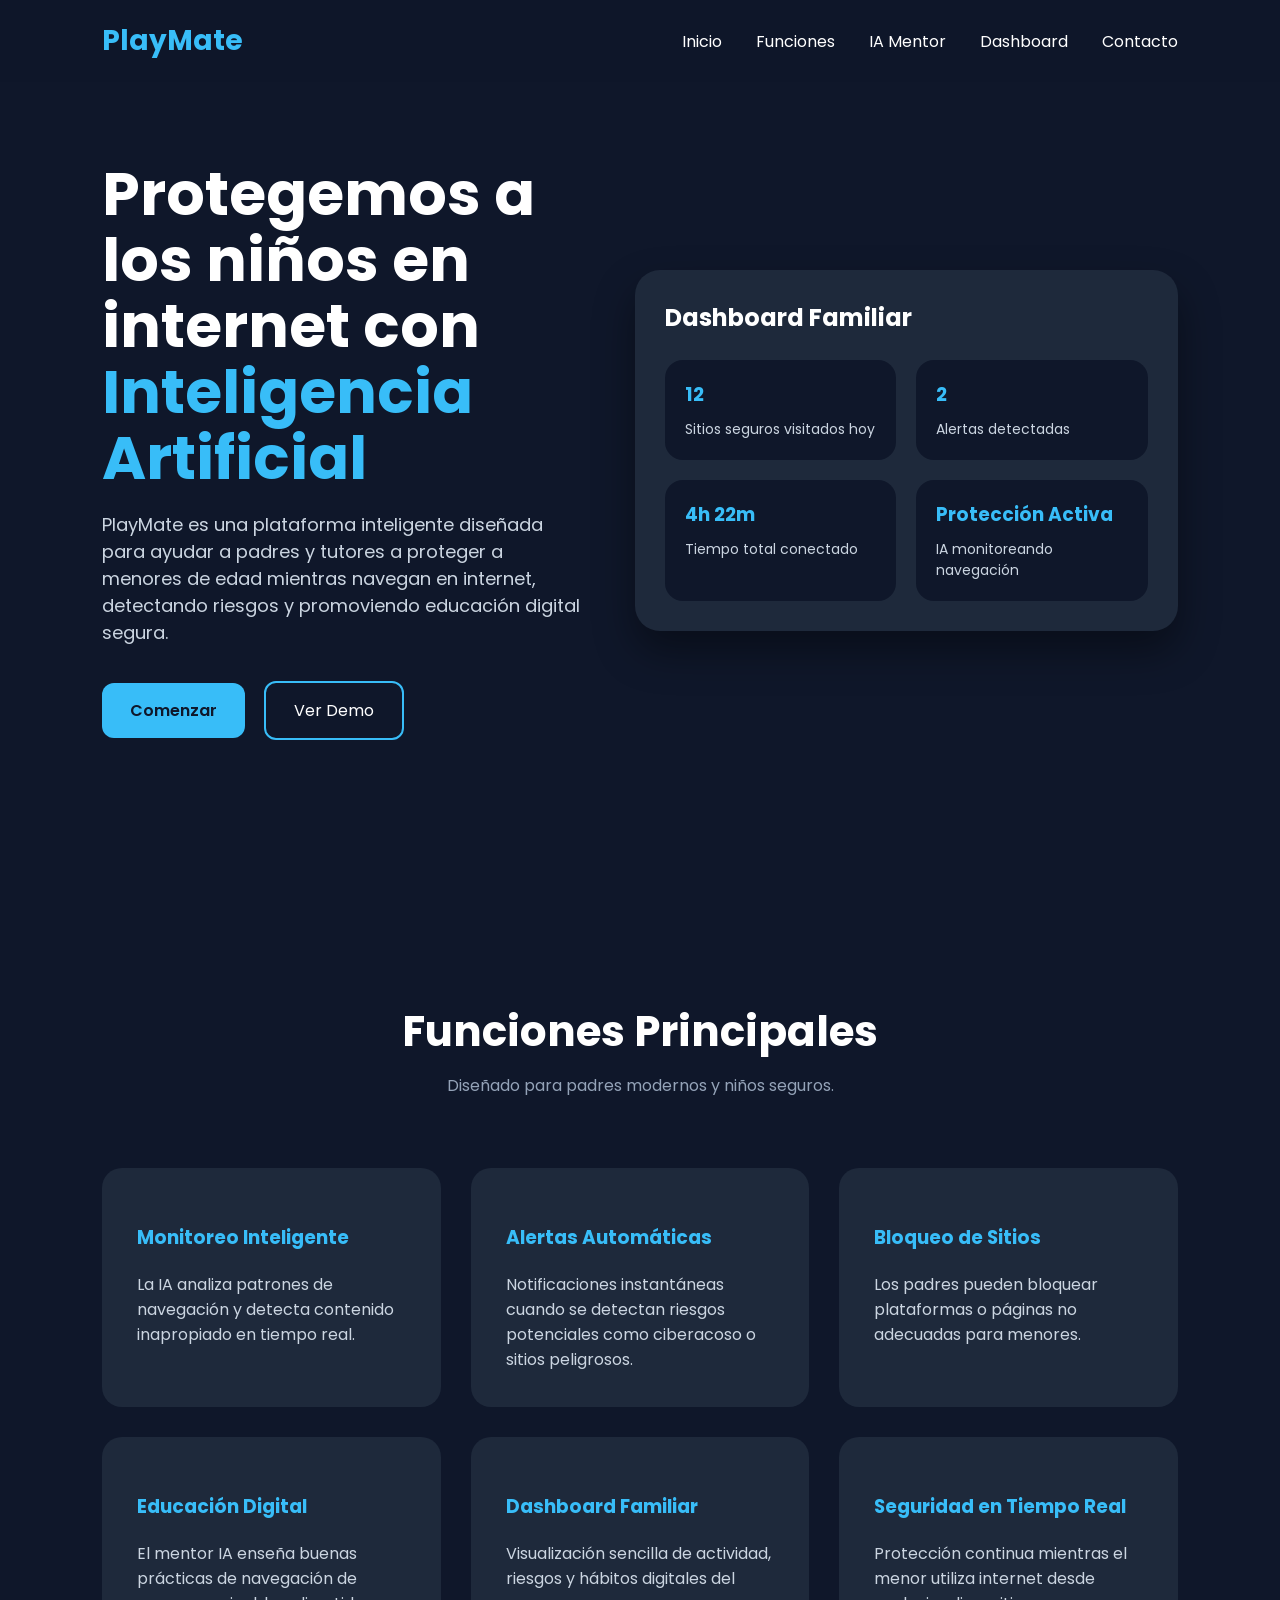
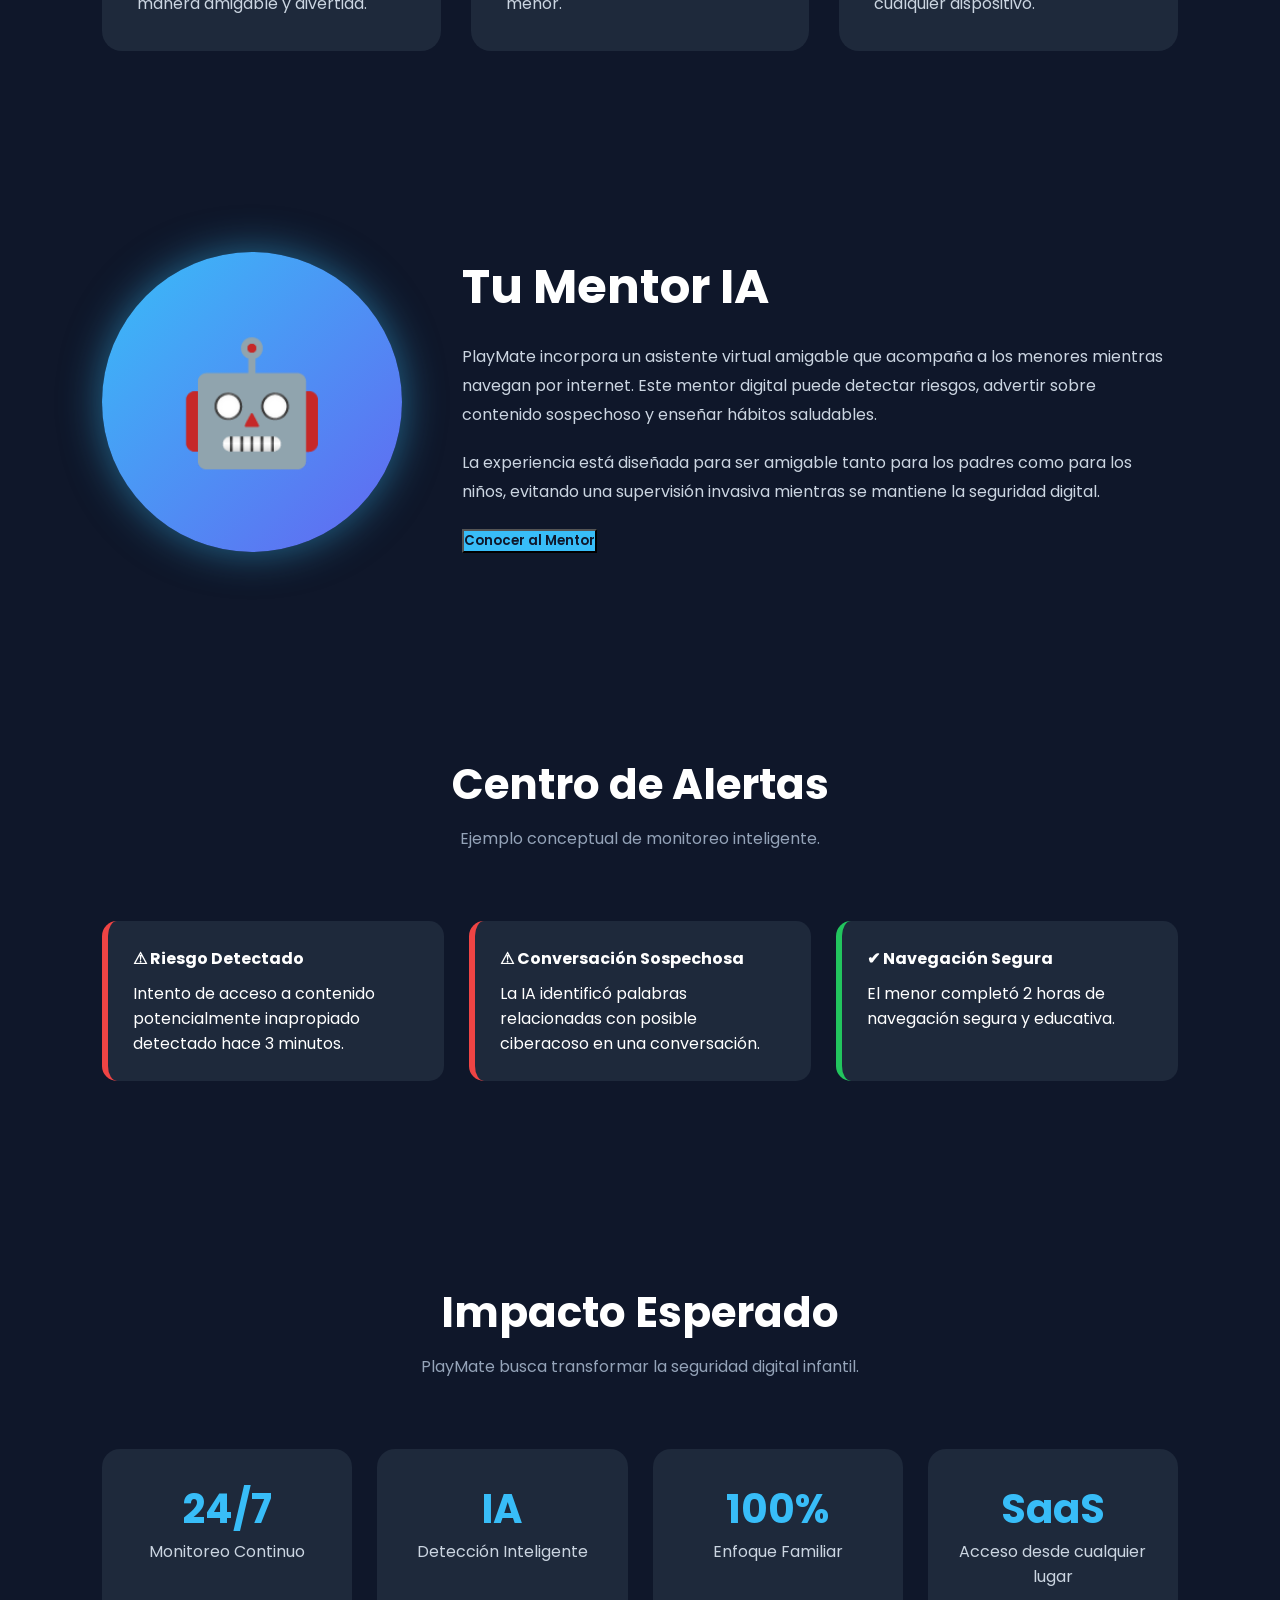
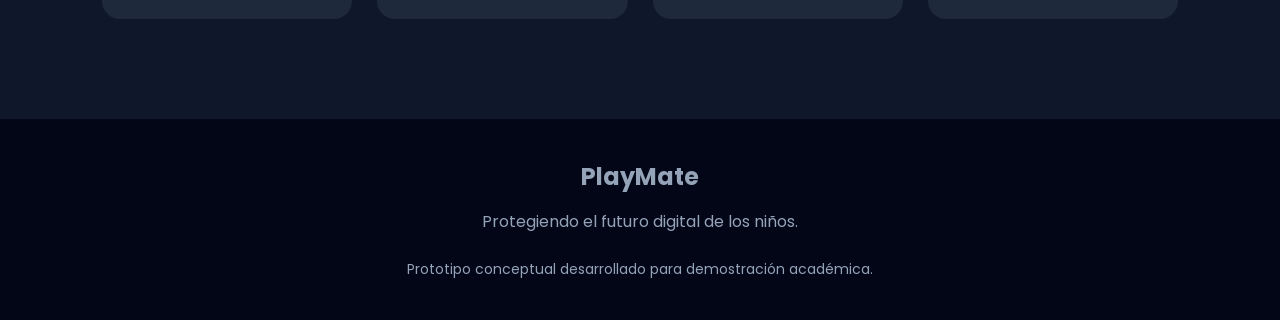
==== index.html @ b22f415f "Add files via upload" ====
<!DOCTYPE html>
<html lang="es">
<head>
<meta charset="UTF-8">
<meta name="viewport" content="width=device-width, initial-scale=1.0">
<title>PlayMate - Seguridad Inteligente para Niños</title>

<link href="https://fonts.googleapis.com/css2?family=Poppins:wght@300;400;500;600;700&display=swap" rel="stylesheet">

<style>

*{
    margin:0;
    padding:0;
    box-sizing:border-box;
    font-family:'Poppins',sans-serif;
}

body{
    background:#0f172a;
    color:white;
    overflow-x:hidden;
}

header{
    padding:20px 8%;
    display:flex;
    justify-content:space-between;
    align-items:center;
    position:fixed;
    width:100%;
    top:0;
    z-index:1000;
    background:rgba(15,23,42,0.9);
    backdrop-filter:blur(10px);
}

.logo{
    font-size:28px;
    font-weight:700;
    color:#38bdf8;
}

nav a{
    margin-left:30px;
    text-decoration:none;
    color:white;
    transition:0.3s;
}

nav a:hover{
    color:#38bdf8;
}

.hero{
    min-height:100vh;
    display:flex;
    align-items:center;
    justify-content:space-between;
    padding:120px 8%;
    gap:50px;
}

.hero-text{
    flex:1;
}

.hero-text h1{
    font-size:60px;
    line-height:1.1;
    margin-bottom:20px;
}

.hero-text h1 span{
    color:#38bdf8;
}

.hero-text p{
    font-size:18px;
    color:#cbd5e1;
    margin-bottom:35px;
    max-width:600px;
}

.hero-buttons button{
    padding:15px 28px;
    border:none;
    border-radius:12px;
    font-size:16px;
    cursor:pointer;
    margin-right:15px;
    transition:0.3s;
}

.btn-primary{
    background:#38bdf8;
    color:#0f172a;
    font-weight:600;
}

.btn-primary:hover{
    transform:translateY(-3px);
}

.btn-secondary{
    background:transparent;
    border:2px solid #38bdf8 !important;
    color:white;
}

.hero-card{
    flex:1;
    background:#1e293b;
    border-radius:25px;
    padding:30px;
    box-shadow:0 20px 40px rgba(0,0,0,0.4);
}

.dashboard{
    display:grid;
    grid-template-columns:repeat(auto-fit,minmax(220px,1fr));
    gap:20px;
}

.card{
    background:#0f172a;
    padding:20px;
    border-radius:18px;
}

.card h3{
    color:#38bdf8;
    margin-bottom:10px;
}

.card p{
    color:#cbd5e1;
    font-size:14px;
}

.section{
    padding:100px 8%;
}

.section-title{
    text-align:center;
    margin-bottom:70px;
}

.section-title h2{
    font-size:42px;
    margin-bottom:10px;
}

.section-title p{
    color:#94a3b8;
}

.features{
    display:grid;
    grid-template-columns:repeat(auto-fit,minmax(280px,1fr));
    gap:30px;
}

.feature-box{
    background:#1e293b;
    padding:35px;
    border-radius:20px;
    transition:0.3s;
}

.feature-box:hover{
    transform:translateY(-10px);
}

.feature-box h3{
    margin:20px 0;
    color:#38bdf8;
}

.feature-box p{
    color:#cbd5e1;
}

.ai-section{
    display:flex;
    align-items:center;
    justify-content:space-between;
    gap:60px;
    flex-wrap:wrap;
}

.ai-character{
    width:300px;
    height:300px;
    border-radius:50%;
    background:linear-gradient(135deg,#38bdf8,#6366f1);
    display:flex;
    align-items:center;
    justify-content:center;
    font-size:120px;
    box-shadow:0 0 40px rgba(56,189,248,0.5);
}

.ai-info{
    flex:1;
}

.ai-info h2{
    font-size:48px;
    margin-bottom:20px;
}

.ai-info p{
    color:#cbd5e1;
    margin-bottom:20px;
    line-height:1.8;
}

.alerts{
    display:grid;
    grid-template-columns:repeat(auto-fit,minmax(300px,1fr));
    gap:25px;
}

.alert{
    background:#1e293b;
    border-left:6px solid #ef4444;
    padding:25px;
    border-radius:15px;
}

.alert.safe{
    border-left:6px solid #22c55e;
}

.alert h4{
    margin-bottom:10px;
}

footer{
    padding:40px 8%;
    text-align:center;
    background:#020617;
    color:#94a3b8;
}

.stats{
    display:grid;
    grid-template-columns:repeat(auto-fit,minmax(180px,1fr));
    gap:25px;
    margin-top:50px;
}

.stat-box{
    background:#1e293b;
    padding:30px;
    border-radius:18px;
    text-align:center;
}

.stat-box h2{
    color:#38bdf8;
    font-size:40px;
}

.stat-box p{
    color:#cbd5e1;
}

@media(max-width:900px){

.hero{
    flex-direction:column;
    text-align:center;
}

.hero-text h1{
    font-size:42px;
}

.ai-section{
    flex-direction:column;
    text-align:center;
}

}

</style>
</head>
<body>

<header>

<div class="logo">PlayMate</div>

<nav>
<a href="#">Inicio</a>
<a href="#">Funciones</a>
<a href="#">IA Mentor</a>
<a href="#">Dashboard</a>
<a href="#">Contacto</a>
</nav>

</header>

<section class="hero">

<div class="hero-text">

<h1>
Protegemos a los niños en internet con
<span>Inteligencia Artificial</span>
</h1>

<p>
PlayMate es una plataforma inteligente diseñada para ayudar a padres y tutores a proteger a menores de edad mientras navegan en internet, detectando riesgos y promoviendo educación digital segura.
</p>

<div class="hero-buttons">
<button class="btn-primary">Comenzar</button>
<button class="btn-secondary">Ver Demo</button>
</div>

</div>

<div class="hero-card">

<h2 style="margin-bottom:25px;">Dashboard Familiar</h2>

<div class="dashboard">

<div class="card">
<h3>12</h3>
<p>Sitios seguros visitados hoy</p>
</div>

<div class="card">
<h3>2</h3>
<p>Alertas detectadas</p>
</div>

<div class="card">
<h3>4h 22m</h3>
<p>Tiempo total conectado</p>
</div>

<div class="card">
<h3>Protección Activa</h3>
<p>IA monitoreando navegación</p>
</div>

</div>

</div>

</section>

<section class="section">

<div class="section-title">
<h2>Funciones Principales</h2>
<p>Diseñado para padres modernos y niños seguros.</p>
</div>

<div class="features">

<div class="feature-box">
<h3>Monitoreo Inteligente</h3>
<p>
La IA analiza patrones de navegación y detecta contenido inapropiado en tiempo real.
</p>
</div>

<div class="feature-box">
<h3>Alertas Automáticas</h3>
<p>
Notificaciones instantáneas cuando se detectan riesgos potenciales como ciberacoso o sitios peligrosos.
</p>
</div>

<div class="feature-box">
<h3>Bloqueo de Sitios</h3>
<p>
Los padres pueden bloquear plataformas o páginas no adecuadas para menores.
</p>
</div>

<div class="feature-box">
<h3>Educación Digital</h3>
<p>
El mentor IA enseña buenas prácticas de navegación de manera amigable y divertida.
</p>
</div>

<div class="feature-box">
<h3>Dashboard Familiar</h3>
<p>
Visualización sencilla de actividad, riesgos y hábitos digitales del menor.
</p>
</div>

<div class="feature-box">
<h3>Seguridad en Tiempo Real</h3>
<p>
Protección continua mientras el menor utiliza internet desde cualquier dispositivo.
</p>
</div>

</div>

</section>

<section class="section">

<div class="ai-section">

<div class="ai-character">
🤖
</div>

<div class="ai-info">

<h2>Tu Mentor IA</h2>

<p>
PlayMate incorpora un asistente virtual amigable que acompaña a los menores mientras navegan por internet. Este mentor digital puede detectar riesgos, advertir sobre contenido sospechoso y enseñar hábitos saludables.
</p>

<p>
La experiencia está diseñada para ser amigable tanto para los padres como para los niños, evitando una supervisión invasiva mientras se mantiene la seguridad digital.
</p>

<button class="btn-primary">
Conocer al Mentor
</button>

</div>

</div>

</section>

<section class="section">

<div class="section-title">
<h2>Centro de Alertas</h2>
<p>Ejemplo conceptual de monitoreo inteligente.</p>
</div>

<div class="alerts">

<div class="alert">
<h4>⚠ Riesgo Detectado</h4>
<p>
Intento de acceso a contenido potencialmente inapropiado detectado hace 3 minutos.
</p>
</div>

<div class="alert">
<h4>⚠ Conversación Sospechosa</h4>
<p>
La IA identificó palabras relacionadas con posible ciberacoso en una conversación.
</p>
</div>

<div class="alert safe">
<h4>✔ Navegación Segura</h4>
<p>
El menor completó 2 horas de navegación segura y educativa.
</p>
</div>

</div>

</section>

<section class="section">

<div class="section-title">
<h2>Impacto Esperado</h2>
<p>PlayMate busca transformar la seguridad digital infantil.</p>
</div>

<div class="stats">

<div class="stat-box">
<h2>24/7</h2>
<p>Monitoreo Continuo</p>
</div>

<div class="stat-box">
<h2>IA</h2>
<p>Detección Inteligente</p>
</div>

<div class="stat-box">
<h2>100%</h2>
<p>Enfoque Familiar</p>
</div>

<div class="stat-box">
<h2>SaaS</h2>
<p>Acceso desde cualquier lugar</p>
</div>

</div>

</section>

<footer>

<h2 style="margin-bottom:15px;">PlayMate</h2>

<p>
Protegiendo el futuro digital de los niños.
</p>

<br>

<p style="font-size:14px;">
Prototipo conceptual desarrollado para demostración académica.
</p>

</footer>

</body>
</html>
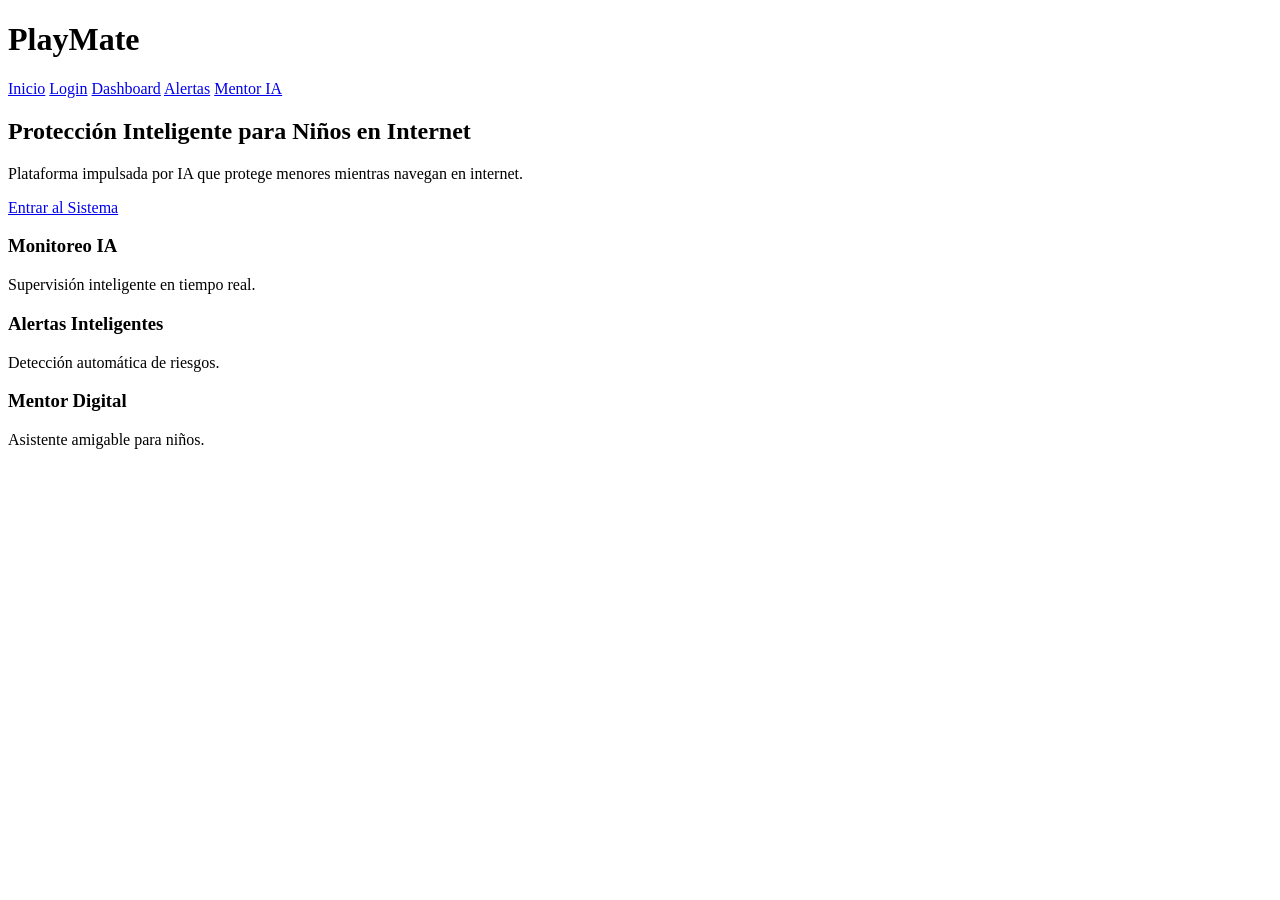
==== commit b54d09dd: "Add files via upload" ====
--- a/index.html
+++ b/index.html
@@ -3,526 +3,59 @@
 <head>
 <meta charset="UTF-8">
 <meta name="viewport" content="width=device-width, initial-scale=1.0">
-<title>PlayMate - Seguridad Inteligente para Niños</title>
+<title>PlayMate</title>
+<link rel="stylesheet" href="css/style.css">
+</head>
 
-<link href="https://fonts.googleapis.com/css2?family=Poppins:wght@300;400;500;600;700&display=swap" rel="stylesheet">
-
-<style>
-
-*{
-    margin:0;
-    padding:0;
-    box-sizing:border-box;
-    font-family:'Poppins',sans-serif;
-}
-
-body{
-    background:#0f172a;
-    color:white;
-    overflow-x:hidden;
-}
-
-header{
-    padding:20px 8%;
-    display:flex;
-    justify-content:space-between;
-    align-items:center;
-    position:fixed;
-    width:100%;
-    top:0;
-    z-index:1000;
-    background:rgba(15,23,42,0.9);
-    backdrop-filter:blur(10px);
-}
-
-.logo{
-    font-size:28px;
-    font-weight:700;
-    color:#38bdf8;
-}
-
-nav a{
-    margin-left:30px;
-    text-decoration:none;
-    color:white;
-    transition:0.3s;
-}
-
-nav a:hover{
-    color:#38bdf8;
-}
-
-.hero{
-    min-height:100vh;
-    display:flex;
-    align-items:center;
-    justify-content:space-between;
-    padding:120px 8%;
-    gap:50px;
-}
-
-.hero-text{
-    flex:1;
-}
-
-.hero-text h1{
-    font-size:60px;
-    line-height:1.1;
-    margin-bottom:20px;
-}
-
-.hero-text h1 span{
-    color:#38bdf8;
-}
-
-.hero-text p{
-    font-size:18px;
-    color:#cbd5e1;
-    margin-bottom:35px;
-    max-width:600px;
-}
-
-.hero-buttons button{
-    padding:15px 28px;
-    border:none;
-    border-radius:12px;
-    font-size:16px;
-    cursor:pointer;
-    margin-right:15px;
-    transition:0.3s;
-}
-
-.btn-primary{
-    background:#38bdf8;
-    color:#0f172a;
-    font-weight:600;
-}
-
-.btn-primary:hover{
-    transform:translateY(-3px);
-}
-
-.btn-secondary{
-    background:transparent;
-    border:2px solid #38bdf8 !important;
-    color:white;
-}
-
-.hero-card{
-    flex:1;
-    background:#1e293b;
-    border-radius:25px;
-    padding:30px;
-    box-shadow:0 20px 40px rgba(0,0,0,0.4);
-}
-
-.dashboard{
-    display:grid;
-    grid-template-columns:repeat(auto-fit,minmax(220px,1fr));
-    gap:20px;
-}
-
-.card{
-    background:#0f172a;
-    padding:20px;
-    border-radius:18px;
-}
-
-.card h3{
-    color:#38bdf8;
-    margin-bottom:10px;
-}
-
-.card p{
-    color:#cbd5e1;
-    font-size:14px;
-}
-
-.section{
-    padding:100px 8%;
-}
-
-.section-title{
-    text-align:center;
-    margin-bottom:70px;
-}
-
-.section-title h2{
-    font-size:42px;
-    margin-bottom:10px;
-}
-
-.section-title p{
-    color:#94a3b8;
-}
-
-.features{
-    display:grid;
-    grid-template-columns:repeat(auto-fit,minmax(280px,1fr));
-    gap:30px;
-}
-
-.feature-box{
-    background:#1e293b;
-    padding:35px;
-    border-radius:20px;
-    transition:0.3s;
-}
-
-.feature-box:hover{
-    transform:translateY(-10px);
-}
-
-.feature-box h3{
-    margin:20px 0;
-    color:#38bdf8;
-}
-
-.feature-box p{
-    color:#cbd5e1;
-}
-
-.ai-section{
-    display:flex;
-    align-items:center;
-    justify-content:space-between;
-    gap:60px;
-    flex-wrap:wrap;
-}
-
-.ai-character{
-    width:300px;
-    height:300px;
-    border-radius:50%;
-    background:linear-gradient(135deg,#38bdf8,#6366f1);
-    display:flex;
-    align-items:center;
-    justify-content:center;
-    font-size:120px;
-    box-shadow:0 0 40px rgba(56,189,248,0.5);
-}
-
-.ai-info{
-    flex:1;
-}
-
-.ai-info h2{
-    font-size:48px;
-    margin-bottom:20px;
-}
-
-.ai-info p{
-    color:#cbd5e1;
-    margin-bottom:20px;
-    line-height:1.8;
-}
-
-.alerts{
-    display:grid;
-    grid-template-columns:repeat(auto-fit,minmax(300px,1fr));
-    gap:25px;
-}
-
-.alert{
-    background:#1e293b;
-    border-left:6px solid #ef4444;
-    padding:25px;
-    border-radius:15px;
-}
-
-.alert.safe{
-    border-left:6px solid #22c55e;
-}
-
-.alert h4{
-    margin-bottom:10px;
-}
-
-footer{
-    padding:40px 8%;
-    text-align:center;
-    background:#020617;
-    color:#94a3b8;
-}
-
-.stats{
-    display:grid;
-    grid-template-columns:repeat(auto-fit,minmax(180px,1fr));
-    gap:25px;
-    margin-top:50px;
-}
-
-.stat-box{
-    background:#1e293b;
-    padding:30px;
-    border-radius:18px;
-    text-align:center;
-}
-
-.stat-box h2{
-    color:#38bdf8;
-    font-size:40px;
-}
-
-.stat-box p{
-    color:#cbd5e1;
-}
-
-@media(max-width:900px){
-
-.hero{
-    flex-direction:column;
-    text-align:center;
-}
-
-.hero-text h1{
-    font-size:42px;
-}
-
-.ai-section{
-    flex-direction:column;
-    text-align:center;
-}
-
-}
-
-</style>
-</head>
 <body>
 
 <header>
+    <h1>PlayMate</h1>
 
-<div class="logo">PlayMate</div>
-
-<nav>
-<a href="#">Inicio</a>
-<a href="#">Funciones</a>
-<a href="#">IA Mentor</a>
-<a href="#">Dashboard</a>
-<a href="#">Contacto</a>
-</nav>
-
+    <nav>
+        <a href="index.html">Inicio</a>
+        <a href="login.html">Login</a>
+        <a href="dashboard.html">Dashboard</a>
+        <a href="alerts.html">Alertas</a>
+        <a href="chatbot.html">Mentor IA</a>
+    </nav>
 </header>
 
 <section class="hero">
 
-<div class="hero-text">
+    <div class="hero-text">
+        <h2>Protección Inteligente para Niños en Internet</h2>
 
-<h1>
-Protegemos a los niños en internet con
-<span>Inteligencia Artificial</span>
-</h1>
+        <p>
+            Plataforma impulsada por IA que protege menores
+            mientras navegan en internet.
+        </p>
 
-<p>
-PlayMate es una plataforma inteligente diseñada para ayudar a padres y tutores a proteger a menores de edad mientras navegan en internet, detectando riesgos y promoviendo educación digital segura.
-</p>
-
-<div class="hero-buttons">
-<button class="btn-primary">Comenzar</button>
-<button class="btn-secondary">Ver Demo</button>
-</div>
-
-</div>
-
-<div class="hero-card">
-
-<h2 style="margin-bottom:25px;">Dashboard Familiar</h2>
-
-<div class="dashboard">
-
-<div class="card">
-<h3>12</h3>
-<p>Sitios seguros visitados hoy</p>
-</div>
-
-<div class="card">
-<h3>2</h3>
-<p>Alertas detectadas</p>
-</div>
-
-<div class="card">
-<h3>4h 22m</h3>
-<p>Tiempo total conectado</p>
-</div>
-
-<div class="card">
-<h3>Protección Activa</h3>
-<p>IA monitoreando navegación</p>
-</div>
-
-</div>
-
-</div>
+        <a href="login.html" class="btn">
+            Entrar al Sistema
+        </a>
+    </div>
 
 </section>
 
-<section class="section">
+<section class="cards">
 
-<div class="section-title">
-<h2>Funciones Principales</h2>
-<p>Diseñado para padres modernos y niños seguros.</p>
-</div>
+    <div class="card">
+        <h3>Monitoreo IA</h3>
+        <p>Supervisión inteligente en tiempo real.</p>
+    </div>
 
-<div class="features">
+    <div class="card">
+        <h3>Alertas Inteligentes</h3>
+        <p>Detección automática de riesgos.</p>
+    </div>
 
-<div class="feature-box">
-<h3>Monitoreo Inteligente</h3>
-<p>
-La IA analiza patrones de navegación y detecta contenido inapropiado en tiempo real.
-</p>
-</div>
-
-<div class="feature-box">
-<h3>Alertas Automáticas</h3>
-<p>
-Notificaciones instantáneas cuando se detectan riesgos potenciales como ciberacoso o sitios peligrosos.
-</p>
-</div>
-
-<div class="feature-box">
-<h3>Bloqueo de Sitios</h3>
-<p>
-Los padres pueden bloquear plataformas o páginas no adecuadas para menores.
-</p>
-</div>
-
-<div class="feature-box">
-<h3>Educación Digital</h3>
-<p>
-El mentor IA enseña buenas prácticas de navegación de manera amigable y divertida.
-</p>
-</div>
-
-<div class="feature-box">
-<h3>Dashboard Familiar</h3>
-<p>
-Visualización sencilla de actividad, riesgos y hábitos digitales del menor.
-</p>
-</div>
-
-<div class="feature-box">
-<h3>Seguridad en Tiempo Real</h3>
-<p>
-Protección continua mientras el menor utiliza internet desde cualquier dispositivo.
-</p>
-</div>
-
-</div>
+    <div class="card">
+        <h3>Mentor Digital</h3>
+        <p>Asistente amigable para niños.</p>
+    </div>
 
 </section>
 
-<section class="section">
-
-<div class="ai-section">
-
-<div class="ai-character">
-🤖
-</div>
-
-<div class="ai-info">
-
-<h2>Tu Mentor IA</h2>
-
-<p>
-PlayMate incorpora un asistente virtual amigable que acompaña a los menores mientras navegan por internet. Este mentor digital puede detectar riesgos, advertir sobre contenido sospechoso y enseñar hábitos saludables.
-</p>
-
-<p>
-La experiencia está diseñada para ser amigable tanto para los padres como para los niños, evitando una supervisión invasiva mientras se mantiene la seguridad digital.
-</p>
-
-<button class="btn-primary">
-Conocer al Mentor
-</button>
-
-</div>
-
-</div>
-
-</section>
-
-<section class="section">
-
-<div class="section-title">
-<h2>Centro de Alertas</h2>
-<p>Ejemplo conceptual de monitoreo inteligente.</p>
-</div>
-
-<div class="alerts">
-
-<div class="alert">
-<h4>⚠ Riesgo Detectado</h4>
-<p>
-Intento de acceso a contenido potencialmente inapropiado detectado hace 3 minutos.
-</p>
-</div>
-
-<div class="alert">
-<h4>⚠ Conversación Sospechosa</h4>
-<p>
-La IA identificó palabras relacionadas con posible ciberacoso en una conversación.
-</p>
-</div>
-
-<div class="alert safe">
-<h4>✔ Navegación Segura</h4>
-<p>
-El menor completó 2 horas de navegación segura y educativa.
-</p>
-</div>
-
-</div>
-
-</section>
-
-<section class="section">
-
-<div class="section-title">
-<h2>Impacto Esperado</h2>
-<p>PlayMate busca transformar la seguridad digital infantil.</p>
-</div>
-
-<div class="stats">
-
-<div class="stat-box">
-<h2>24/7</h2>
-<p>Monitoreo Continuo</p>
-</div>
-
-<div class="stat-box">
-<h2>IA</h2>
-<p>Detección Inteligente</p>
-</div>
-
-<div class="stat-box">
-<h2>100%</h2>
-<p>Enfoque Familiar</p>
-</div>
-
-<div class="stat-box">
-<h2>SaaS</h2>
-<p>Acceso desde cualquier lugar</p>
-</div>
-
-</div>
-
-</section>
-
-<footer>
-
-<h2 style="margin-bottom:15px;">PlayMate</h2>
-
-<p>
-Protegiendo el futuro digital de los niños.
-</p>
-
-<br>
-
-<p style="font-size:14px;">
-Prototipo conceptual desarrollado para demostración académica.
-</p>
-
-</footer>
-
 </body>
 </html>
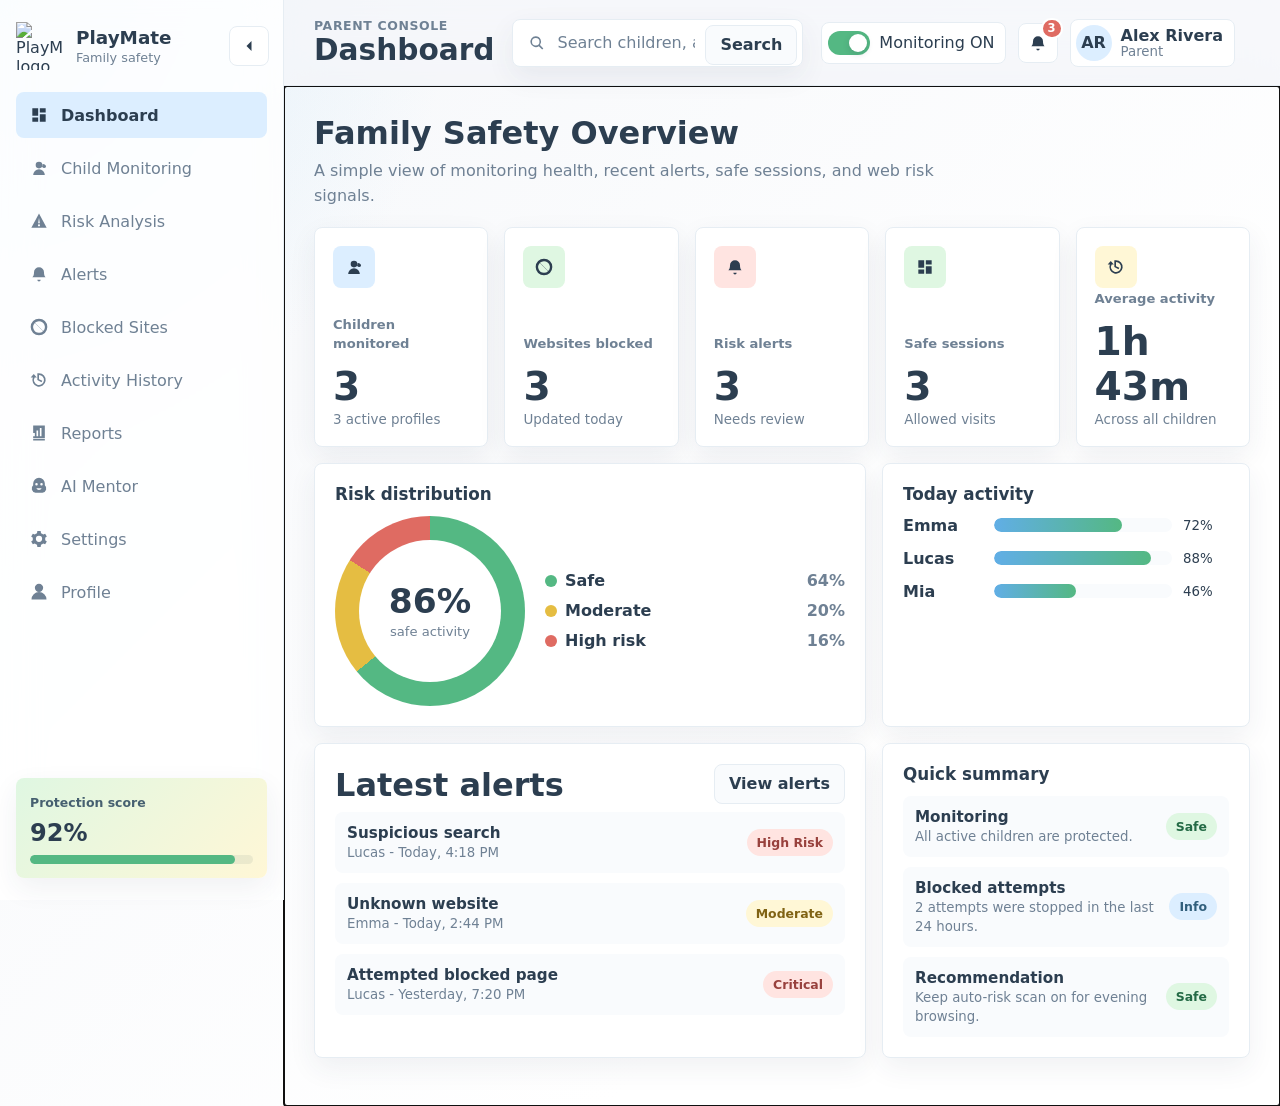
==== commit 71c5f538: "Add files via upload" ====
--- a/index.html
+++ b/index.html
@@ -1,61 +1,163 @@
-<!DOCTYPE html>
-<html lang="es">
-<head>
-<meta charset="UTF-8">
-<meta name="viewport" content="width=device-width, initial-scale=1.0">
-<title>PlayMate</title>
-<link rel="stylesheet" href="css/style.css">
-</head>
-
-<body>
-
-<header>
-    <h1>PlayMate</h1>
-
-    <nav>
-        <a href="index.html">Inicio</a>
-        <a href="login.html">Login</a>
-        <a href="dashboard.html">Dashboard</a>
-        <a href="alerts.html">Alertas</a>
-        <a href="chatbot.html">Mentor IA</a>
-    </nav>
-</header>
-
-<section class="hero">
-
-    <div class="hero-text">
-        <h2>Protección Inteligente para Niños en Internet</h2>
-
-        <p>
-            Plataforma impulsada por IA que protege menores
-            mientras navegan en internet.
-        </p>
-
-        <a href="login.html" class="btn">
-            Entrar al Sistema
-        </a>
-    </div>
-
-</section>
-
-<section class="cards">
-
-    <div class="card">
-        <h3>Monitoreo IA</h3>
-        <p>Supervisión inteligente en tiempo real.</p>
-    </div>
-
-    <div class="card">
-        <h3>Alertas Inteligentes</h3>
-        <p>Detección automática de riesgos.</p>
-    </div>
-
-    <div class="card">
-        <h3>Mentor Digital</h3>
-        <p>Asistente amigable para niños.</p>
-    </div>
-
-</section>
-
-</body>
-</html>+<!DOCTYPE html>
+<html lang="en">
+<head>
+  <meta charset="UTF-8">
+  <meta name="viewport" content="width=device-width, initial-scale=1.0">
+  <meta name="description" content="PlayMate web prototype for child digital safety supervision.">
+  <title>PlayMate | Digital Family Safety</title>
+  <link rel="stylesheet" href="style.css">
+  <script defer src="script.js"></script>
+</head>
+<body>
+  <svg aria-hidden="true" class="icon-sprite">
+    <symbol id="icon-dashboard" viewBox="0 0 24 24">
+      <path d="M4 13h7V4H4v9Zm0 7h7v-5H4v5Zm9 0h7v-9h-7v9Zm0-16v5h7V4h-7Z"/>
+    </symbol>
+    <symbol id="icon-child" viewBox="0 0 24 24">
+      <path d="M12 12.5a4 4 0 1 0 0-8 4 4 0 0 0 0 8Zm-7 8a7 7 0 0 1 14 0H5Zm15.5-11a2.5 2.5 0 1 1-3.6-2.2 5.8 5.8 0 0 1 3.6 2.2Z"/>
+    </symbol>
+    <symbol id="icon-risk" viewBox="0 0 24 24">
+      <path d="M12 3 2.8 20h18.4L12 3Zm0 5.2 1 6.5h-2l1-6.5Zm0 10.3a1.3 1.3 0 1 1 0-2.6 1.3 1.3 0 0 1 0 2.6Z"/>
+    </symbol>
+    <symbol id="icon-alert" viewBox="0 0 24 24">
+      <path d="M18 10a6 6 0 1 0-12 0c0 5-2 6-2 6h16s-2-1-2-6Zm-8 9a2 2 0 0 0 4 0h-4Z"/>
+    </symbol>
+    <symbol id="icon-block" viewBox="0 0 24 24">
+      <path d="M12 2a10 10 0 1 0 0 20 10 10 0 0 0 0-20Zm0 3a7 7 0 0 1 5 11.9L7.1 7A7 7 0 0 1 12 5Zm0 14a7 7 0 0 1-5-11.9L16.9 17A7 7 0 0 1 12 19Z"/>
+    </symbol>
+    <symbol id="icon-history" viewBox="0 0 24 24">
+      <path d="M12 4a8 8 0 1 1-7.4 5H2l3.7-4.2L9.4 9H6.8A6 6 0 1 0 12 6v5l4 2-1 1.8-5-2.8V4h2Z"/>
+    </symbol>
+    <symbol id="icon-report" viewBox="0 0 24 24">
+      <path d="M5 3h14v18H5V3Zm4 13h2V9H9v7Zm4 0h2V6h-2v10Zm-8 0h2v-4H5v4Zm0 3h14v-1H5v1Z"/>
+    </symbol>
+    <symbol id="icon-ai" viewBox="0 0 24 24">
+      <path d="M12 2a7 7 0 0 0-7 7v2.2A5 5 0 0 0 7.8 20h8.4A5 5 0 0 0 19 11.2V9a7 7 0 0 0-7-7Zm-3 9.5a1.5 1.5 0 1 1 0-3 1.5 1.5 0 0 1 0 3Zm6 0a1.5 1.5 0 1 1 0-3 1.5 1.5 0 0 1 0 3Zm-6.2 3.2h6.4a3.5 3.5 0 0 1-6.4 0Z"/>
+    </symbol>
+    <symbol id="icon-settings" viewBox="0 0 24 24">
+      <path d="M19.4 13.5c.1-.5.1-1 .1-1.5s0-1-.1-1.5l2-1.5-2-3.4-2.4 1a8 8 0 0 0-2.6-1.5L14 2.5h-4l-.4 2.6A8 8 0 0 0 7 6.6l-2.4-1-2 3.4 2 1.5c-.1.5-.1 1-.1 1.5s0 1 .1 1.5l-2 1.5 2 3.4 2.4-1a8 8 0 0 0 2.6 1.5l.4 2.6h4l.4-2.6a8 8 0 0 0 2.6-1.5l2.4 1 2-3.4-2-1.5ZM12 15.5A3.5 3.5 0 1 1 12 8a3.5 3.5 0 0 1 0 7.5Z"/>
+    </symbol>
+    <symbol id="icon-profile" viewBox="0 0 24 24">
+      <path d="M12 12a5 5 0 1 0 0-10 5 5 0 0 0 0 10Zm-9 9a9 9 0 0 1 18 0H3Z"/>
+    </symbol>
+    <symbol id="icon-menu" viewBox="0 0 24 24">
+      <path d="M4 6h16v2H4V6Zm0 5h16v2H4v-2Zm0 5h16v2H4v-2Z"/>
+    </symbol>
+    <symbol id="icon-search" viewBox="0 0 24 24">
+      <path d="M10.5 4a6.5 6.5 0 0 1 5.1 10.5l4 4-1.4 1.4-4-4A6.5 6.5 0 1 1 10.5 4Zm0 2a4.5 4.5 0 1 0 0 9 4.5 4.5 0 0 0 0-9Z"/>
+    </symbol>
+    <symbol id="icon-chevron" viewBox="0 0 24 24">
+      <path d="m9 18 6-6-6-6v12Z"/>
+    </symbol>
+    <symbol id="icon-close" viewBox="0 0 24 24">
+      <path d="m6.4 5 12.6 12.6-1.4 1.4L5 6.4 6.4 5Zm12.6 1.4L6.4 19 5 17.6 17.6 5 19 6.4Z"/>
+    </symbol>
+  </svg>
+
+  <div class="app" id="app">
+    <aside class="sidebar" id="sidebar" aria-label="Primary navigation">
+      <div class="brand">
+        <img src="assets/playmate-logo.svg" alt="PlayMate logo" class="brand-logo">
+        <div class="brand-copy">
+          <span class="brand-name">PlayMate</span>
+          <span class="brand-subtitle">Family safety</span>
+        </div>
+        <button class="icon-button sidebar-collapse" id="sidebarCollapse" type="button" aria-label="Collapse sidebar" title="Collapse sidebar">
+          <svg class="icon"><use href="#icon-chevron"></use></svg>
+        </button>
+      </div>
+
+      <nav class="nav-list">
+        <button class="nav-link active" type="button" data-route="dashboard">
+          <svg class="icon"><use href="#icon-dashboard"></use></svg><span>Dashboard</span>
+        </button>
+        <button class="nav-link" type="button" data-route="children">
+          <svg class="icon"><use href="#icon-child"></use></svg><span>Child Monitoring</span>
+        </button>
+        <button class="nav-link" type="button" data-route="risk">
+          <svg class="icon"><use href="#icon-risk"></use></svg><span>Risk Analysis</span>
+        </button>
+        <button class="nav-link" type="button" data-route="alerts">
+          <svg class="icon"><use href="#icon-alert"></use></svg><span>Alerts</span>
+        </button>
+        <button class="nav-link" type="button" data-route="blocked">
+          <svg class="icon"><use href="#icon-block"></use></svg><span>Blocked Sites</span>
+        </button>
+        <button class="nav-link" type="button" data-route="history">
+          <svg class="icon"><use href="#icon-history"></use></svg><span>Activity History</span>
+        </button>
+        <button class="nav-link" type="button" data-route="reports">
+          <svg class="icon"><use href="#icon-report"></use></svg><span>Reports</span>
+        </button>
+        <button class="nav-link" type="button" data-route="mentor">
+          <svg class="icon"><use href="#icon-ai"></use></svg><span>AI Mentor</span>
+        </button>
+        <button class="nav-link" type="button" data-route="settings">
+          <svg class="icon"><use href="#icon-settings"></use></svg><span>Settings</span>
+        </button>
+        <button class="nav-link" type="button" data-route="profile">
+          <svg class="icon"><use href="#icon-profile"></use></svg><span>Profile</span>
+        </button>
+      </nav>
+
+      <div class="sidebar-card">
+        <span class="mini-label">Protection score</span>
+        <strong id="sidebarScore">92%</strong>
+        <div class="mini-progress" aria-hidden="true"><span style="width: 92%"></span></div>
+      </div>
+    </aside>
+
+    <div class="sidebar-overlay" id="sidebarOverlay" hidden></div>
+
+    <div class="workspace">
+      <header class="topbar">
+        <button class="icon-button mobile-menu" id="mobileMenu" type="button" aria-label="Open navigation" title="Open navigation">
+          <svg class="icon"><use href="#icon-menu"></use></svg>
+        </button>
+
+        <div class="topbar-title">
+          <span class="page-kicker">Parent console</span>
+          <h1 id="pageTitle">Dashboard</h1>
+        </div>
+
+        <form class="global-search" id="globalSearch" role="search">
+          <label class="sr-only" for="searchInput">Search PlayMate</label>
+          <svg class="icon search-icon"><use href="#icon-search"></use></svg>
+          <input id="searchInput" type="search" autocomplete="off" placeholder="Search children, alerts, sites">
+          <button class="text-button search-submit" type="submit">Search</button>
+          <div class="search-results" id="searchResults" hidden></div>
+        </form>
+
+        <div class="topbar-actions">
+          <label class="monitor-pill" title="Monitoring status">
+            <input id="monitoringSwitch" type="checkbox" checked>
+            <span class="switch-ui" aria-hidden="true"></span>
+            <span id="monitoringLabel">Monitoring ON</span>
+          </label>
+
+          <div class="notification-menu">
+            <button class="icon-button has-badge" id="notificationButton" type="button" aria-label="Open notifications" title="Notifications">
+              <svg class="icon"><use href="#icon-alert"></use></svg>
+              <span class="badge-dot" id="notificationBadge">3</span>
+            </button>
+            <div class="dropdown-panel" id="notificationPanel" hidden></div>
+          </div>
+
+          <button class="parent-chip" id="profileShortcut" type="button" title="Open profile">
+            <span class="avatar" id="parentAvatar">AR</span>
+            <span>
+              <strong id="parentNameHeader">Alex Rivera</strong>
+              <small>Parent</small>
+            </span>
+          </button>
+        </div>
+      </header>
+
+      <main class="content" id="content" tabindex="-1"></main>
+    </div>
+  </div>
+
+  <div class="toast-stack" id="toastStack" aria-live="polite" aria-atomic="true"></div>
+  <div class="modal-root" id="modalRoot" hidden></div>
+</body>
+</html>
--- a/style.css
+++ b/style.css
@@ -0,0 +1,1555 @@
+:root {
+  color-scheme: light;
+  --bg: #f5f7fa;
+  --surface: #ffffff;
+  --surface-soft: #f9fbfd;
+  --surface-blue: #dceeff;
+  --blue: #bee3f8;
+  --blue-strong: #61aee6;
+  --mint: #dff7e2;
+  --mint-strong: #54b883;
+  --yellow: #fff7d6;
+  --yellow-strong: #e5bd42;
+  --red-soft: #ffe4e1;
+  --red-strong: #df6b62;
+  --text: #2c3e50;
+  --muted: #6f8194;
+  --line: #e6edf3;
+  --shadow: 0 18px 50px rgba(44, 62, 80, 0.09);
+  --shadow-soft: 0 10px 28px rgba(44, 62, 80, 0.07);
+  --radius: 8px;
+  --sidebar-width: 284px;
+  --sidebar-collapsed: 88px;
+  --ease: 180ms ease;
+  font-family: Inter, ui-sans-serif, system-ui, -apple-system, BlinkMacSystemFont, "Segoe UI", sans-serif;
+}
+
+[data-theme="soft-dark"] {
+  color-scheme: dark;
+  --bg: #14202a;
+  --surface: #1d2c37;
+  --surface-soft: #243541;
+  --surface-blue: #243b4a;
+  --blue: #31546a;
+  --blue-strong: #79c8ef;
+  --mint: #244336;
+  --mint-strong: #7bdda1;
+  --yellow: #4a4327;
+  --yellow-strong: #f2cf67;
+  --red-soft: #4f2c31;
+  --red-strong: #f19088;
+  --text: #edf6fb;
+  --muted: #afbfcb;
+  --line: #334653;
+  --shadow: 0 18px 50px rgba(0, 0, 0, 0.22);
+  --shadow-soft: 0 10px 28px rgba(0, 0, 0, 0.16);
+}
+
+* {
+  box-sizing: border-box;
+}
+
+html {
+  min-height: 100%;
+}
+
+body {
+  margin: 0;
+  min-height: 100%;
+  background:
+    radial-gradient(circle at top left, rgba(190, 227, 248, 0.45), transparent 28rem),
+    linear-gradient(135deg, var(--bg), #ffffff 72%);
+  color: var(--text);
+  overflow-x: hidden;
+}
+
+[data-theme="soft-dark"] body,
+body:has([data-theme="soft-dark"]) {
+  background:
+    radial-gradient(circle at top left, rgba(49, 84, 106, 0.45), transparent 28rem),
+    linear-gradient(135deg, var(--bg), #172631 72%);
+}
+
+button,
+input,
+select,
+textarea {
+  font: inherit;
+}
+
+button {
+  border: 0;
+}
+
+button:focus-visible,
+input:focus-visible,
+select:focus-visible,
+textarea:focus-visible {
+  outline: 3px solid rgba(97, 174, 230, 0.35);
+  outline-offset: 2px;
+}
+
+.icon-sprite {
+  position: absolute;
+  width: 0;
+  height: 0;
+  overflow: hidden;
+}
+
+.icon {
+  width: 20px;
+  height: 20px;
+  fill: currentColor;
+  flex: 0 0 auto;
+}
+
+.sr-only {
+  position: absolute;
+  width: 1px;
+  height: 1px;
+  padding: 0;
+  margin: -1px;
+  overflow: hidden;
+  clip: rect(0, 0, 0, 0);
+  white-space: nowrap;
+  border: 0;
+}
+
+.app {
+  min-height: 100vh;
+  display: grid;
+  grid-template-columns: var(--sidebar-width) minmax(0, 1fr);
+  transition: grid-template-columns var(--ease);
+}
+
+.app.sidebar-collapsed {
+  grid-template-columns: var(--sidebar-collapsed) minmax(0, 1fr);
+}
+
+.sidebar {
+  position: sticky;
+  top: 0;
+  height: 100vh;
+  padding: 22px 16px;
+  border-right: 1px solid var(--line);
+  background: rgba(255, 255, 255, 0.86);
+  backdrop-filter: blur(18px);
+  display: flex;
+  flex-direction: column;
+  gap: 22px;
+  z-index: 20;
+  transition: transform var(--ease), width var(--ease);
+}
+
+[data-theme="soft-dark"] .sidebar {
+  background: rgba(29, 44, 55, 0.9);
+}
+
+.brand {
+  display: grid;
+  grid-template-columns: 48px minmax(0, 1fr) 38px;
+  align-items: center;
+  gap: 12px;
+}
+
+.brand-logo {
+  width: 48px;
+  height: 48px;
+}
+
+.brand-copy {
+  min-width: 0;
+}
+
+.brand-name {
+  display: block;
+  font-size: 1.15rem;
+  font-weight: 800;
+  letter-spacing: 0;
+}
+
+.brand-subtitle {
+  display: block;
+  margin-top: 2px;
+  color: var(--muted);
+  font-size: 0.8rem;
+}
+
+.icon-button {
+  width: 40px;
+  height: 40px;
+  border-radius: var(--radius);
+  display: inline-grid;
+  place-items: center;
+  background: var(--surface);
+  color: var(--text);
+  border: 1px solid var(--line);
+  cursor: pointer;
+  transition: transform var(--ease), background var(--ease), color var(--ease), box-shadow var(--ease);
+}
+
+.icon-button:hover {
+  transform: translateY(-1px);
+  box-shadow: var(--shadow-soft);
+}
+
+.sidebar-collapse .icon {
+  transform: rotate(180deg);
+  transition: transform var(--ease);
+}
+
+.app.sidebar-collapsed .sidebar-collapse .icon {
+  transform: rotate(0);
+}
+
+.nav-list {
+  display: grid;
+  gap: 7px;
+}
+
+.nav-link {
+  min-height: 46px;
+  border-radius: var(--radius);
+  display: flex;
+  align-items: center;
+  gap: 12px;
+  padding: 0 13px;
+  color: var(--muted);
+  background: transparent;
+  cursor: pointer;
+  text-align: left;
+  transition: background var(--ease), color var(--ease), transform var(--ease);
+}
+
+.nav-link span {
+  overflow: hidden;
+  text-overflow: ellipsis;
+  white-space: nowrap;
+}
+
+.nav-link:hover {
+  background: var(--surface-blue);
+  color: var(--text);
+  transform: translateX(2px);
+}
+
+.nav-link.active {
+  background: var(--surface-blue);
+  color: var(--text);
+  font-weight: 750;
+}
+
+.sidebar-card {
+  margin-top: auto;
+  padding: 14px;
+  border-radius: var(--radius);
+  background: linear-gradient(135deg, var(--mint), var(--yellow));
+  box-shadow: var(--shadow-soft);
+}
+
+.mini-label {
+  color: #466070;
+  font-size: 0.78rem;
+  font-weight: 700;
+}
+
+.sidebar-card strong {
+  display: block;
+  margin: 8px 0;
+  font-size: 1.5rem;
+}
+
+.mini-progress,
+.progress-track {
+  height: 9px;
+  border-radius: 999px;
+  background: rgba(44, 62, 80, 0.08);
+  overflow: hidden;
+}
+
+.mini-progress span,
+.progress-track span {
+  display: block;
+  height: 100%;
+  border-radius: inherit;
+  background: var(--mint-strong);
+  transform-origin: left;
+  animation: growWidth 620ms ease both;
+}
+
+.app.sidebar-collapsed .brand {
+  grid-template-columns: 48px;
+}
+
+.app.sidebar-collapsed .brand-copy,
+.app.sidebar-collapsed .nav-link span,
+.app.sidebar-collapsed .sidebar-card,
+.app.sidebar-collapsed .sidebar-collapse {
+  display: none;
+}
+
+.app.sidebar-collapsed .nav-link {
+  justify-content: center;
+  padding: 0;
+}
+
+.workspace {
+  min-width: 0;
+}
+
+.topbar {
+  position: sticky;
+  top: 0;
+  z-index: 15;
+  min-height: 86px;
+  padding: 18px 30px;
+  display: grid;
+  grid-template-columns: auto minmax(170px, 0.85fr) minmax(260px, 1.2fr) auto;
+  gap: 18px;
+  align-items: center;
+  border-bottom: 1px solid var(--line);
+  background: rgba(245, 247, 250, 0.78);
+  backdrop-filter: blur(18px);
+}
+
+[data-theme="soft-dark"] .topbar {
+  background: rgba(20, 32, 42, 0.82);
+}
+
+.mobile-menu {
+  display: none;
+}
+
+.topbar-title {
+  min-width: 0;
+}
+
+.page-kicker {
+  display: block;
+  color: var(--muted);
+  font-size: 0.78rem;
+  font-weight: 750;
+  text-transform: uppercase;
+  letter-spacing: 0.05em;
+}
+
+.topbar h1 {
+  margin: 2px 0 0;
+  font-size: clamp(1.35rem, 3vw, 1.85rem);
+  line-height: 1.05;
+  letter-spacing: 0;
+}
+
+.global-search {
+  position: relative;
+  min-width: 0;
+}
+
+.global-search input {
+  width: 100%;
+  height: 48px;
+  border-radius: var(--radius);
+  border: 1px solid var(--line);
+  background: var(--surface);
+  color: var(--text);
+  padding: 0 92px 0 44px;
+  box-shadow: var(--shadow-soft);
+}
+
+.global-search input::placeholder {
+  color: var(--muted);
+}
+
+.search-icon {
+  position: absolute;
+  left: 15px;
+  top: 50%;
+  color: var(--muted);
+  transform: translateY(-50%);
+}
+
+.search-submit {
+  position: absolute;
+  right: 6px;
+  top: 6px;
+  height: 36px;
+}
+
+.search-results,
+.dropdown-panel {
+  position: absolute;
+  top: calc(100% + 10px);
+  right: 0;
+  min-width: min(360px, calc(100vw - 32px));
+  border-radius: var(--radius);
+  border: 1px solid var(--line);
+  background: var(--surface);
+  box-shadow: var(--shadow);
+  padding: 10px;
+  z-index: 30;
+  animation: fadeIn 160ms ease both;
+}
+
+.search-results {
+  left: 0;
+  right: auto;
+}
+
+.search-result,
+.notification-item {
+  width: 100%;
+  padding: 11px;
+  border-radius: var(--radius);
+  display: grid;
+  gap: 4px;
+  color: var(--text);
+  background: transparent;
+  text-align: left;
+  cursor: pointer;
+}
+
+.search-result:hover,
+.notification-item:hover {
+  background: var(--surface-blue);
+}
+
+.search-result strong,
+.notification-item strong {
+  font-size: 0.92rem;
+}
+
+.search-result small,
+.notification-item small {
+  color: var(--muted);
+}
+
+.topbar-actions {
+  display: flex;
+  align-items: center;
+  gap: 12px;
+}
+
+.monitor-pill {
+  min-height: 42px;
+  border-radius: var(--radius);
+  padding: 6px 10px 6px 6px;
+  display: flex;
+  align-items: center;
+  gap: 9px;
+  background: var(--surface);
+  border: 1px solid var(--line);
+  cursor: pointer;
+  white-space: nowrap;
+}
+
+.monitor-pill input,
+.switch-card input {
+  position: absolute;
+  opacity: 0;
+  pointer-events: none;
+}
+
+.switch-ui {
+  width: 42px;
+  height: 24px;
+  border-radius: 999px;
+  background: #d7e0e8;
+  position: relative;
+  transition: background var(--ease);
+}
+
+.switch-ui::after {
+  content: "";
+  position: absolute;
+  width: 18px;
+  height: 18px;
+  top: 3px;
+  left: 3px;
+  border-radius: 50%;
+  background: #ffffff;
+  box-shadow: 0 2px 6px rgba(44, 62, 80, 0.18);
+  transition: transform var(--ease);
+}
+
+input:checked + .switch-ui {
+  background: var(--mint-strong);
+}
+
+input:checked + .switch-ui::after {
+  transform: translateX(18px);
+}
+
+.notification-menu {
+  position: relative;
+}
+
+.has-badge {
+  position: relative;
+}
+
+.badge-dot {
+  position: absolute;
+  top: -6px;
+  right: -6px;
+  min-width: 21px;
+  height: 21px;
+  padding: 0 5px;
+  border-radius: 999px;
+  background: var(--red-strong);
+  color: #ffffff;
+  display: grid;
+  place-items: center;
+  font-size: 0.72rem;
+  font-weight: 800;
+  border: 2px solid var(--surface);
+}
+
+.parent-chip {
+  min-height: 46px;
+  border-radius: var(--radius);
+  padding: 5px 11px 5px 5px;
+  display: flex;
+  align-items: center;
+  gap: 9px;
+  background: var(--surface);
+  color: var(--text);
+  border: 1px solid var(--line);
+  cursor: pointer;
+  white-space: nowrap;
+}
+
+.parent-chip:hover {
+  box-shadow: var(--shadow-soft);
+}
+
+.avatar,
+.child-avatar {
+  display: inline-grid;
+  place-items: center;
+  border-radius: 50%;
+  background: var(--surface-blue);
+  color: var(--text);
+  font-weight: 850;
+}
+
+.avatar {
+  width: 36px;
+  height: 36px;
+}
+
+.parent-chip small {
+  display: block;
+  color: var(--muted);
+  text-align: left;
+  line-height: 1.1;
+}
+
+.content {
+  width: min(1440px, 100%);
+  margin: 0 auto;
+  padding: 28px 30px 48px;
+}
+
+.page {
+  animation: fadeUp 240ms ease both;
+}
+
+.section-header {
+  display: flex;
+  justify-content: space-between;
+  align-items: flex-end;
+  gap: 18px;
+  margin-bottom: 18px;
+}
+
+.section-header h2 {
+  margin: 0;
+  font-size: clamp(1.35rem, 2.6vw, 2rem);
+  letter-spacing: 0;
+}
+
+.section-header p {
+  margin: 7px 0 0;
+  color: var(--muted);
+  max-width: 66ch;
+  line-height: 1.55;
+}
+
+.grid {
+  display: grid;
+  gap: 16px;
+}
+
+.metrics-grid {
+  grid-template-columns: repeat(5, minmax(150px, 1fr));
+}
+
+.two-column {
+  grid-template-columns: minmax(0, 1.2fr) minmax(310px, 0.8fr);
+  align-items: stretch;
+}
+
+.three-column {
+  grid-template-columns: repeat(3, minmax(0, 1fr));
+}
+
+.card,
+.panel {
+  border-radius: var(--radius);
+  border: 1px solid var(--line);
+  background: var(--surface);
+  box-shadow: var(--shadow-soft);
+}
+
+.card {
+  padding: 18px;
+  transition: transform var(--ease), box-shadow var(--ease), border-color var(--ease);
+}
+
+.card:hover {
+  transform: translateY(-2px);
+  box-shadow: var(--shadow);
+  border-color: rgba(97, 174, 230, 0.35);
+}
+
+.metric-card {
+  min-height: 142px;
+  display: grid;
+  align-content: space-between;
+}
+
+.metric-icon {
+  width: 42px;
+  height: 42px;
+  border-radius: var(--radius);
+  display: grid;
+  place-items: center;
+  color: var(--text);
+}
+
+.metric-icon.blue {
+  background: var(--surface-blue);
+}
+
+.metric-icon.mint {
+  background: var(--mint);
+}
+
+.metric-icon.yellow {
+  background: var(--yellow);
+}
+
+.metric-icon.red {
+  background: var(--red-soft);
+}
+
+.metric-card small,
+.eyebrow {
+  color: var(--muted);
+  font-size: 0.82rem;
+  font-weight: 750;
+}
+
+.metric-value {
+  display: block;
+  margin-top: 12px;
+  font-size: clamp(1.7rem, 4vw, 2.45rem);
+  font-weight: 850;
+  letter-spacing: 0;
+}
+
+.metric-note {
+  color: var(--muted);
+  font-size: 0.84rem;
+}
+
+.panel {
+  padding: 20px;
+}
+
+.panel h3,
+.card h3 {
+  margin: 0 0 12px;
+  font-size: 1.05rem;
+  letter-spacing: 0;
+}
+
+.donut-wrap {
+  display: grid;
+  grid-template-columns: 190px minmax(0, 1fr);
+  gap: 20px;
+  align-items: center;
+}
+
+.donut {
+  width: 190px;
+  height: 190px;
+  border-radius: 50%;
+  display: grid;
+  place-items: center;
+  background: conic-gradient(var(--mint-strong) 0 64%, var(--yellow-strong) 64% 84%, var(--red-strong) 84% 100%);
+  position: relative;
+}
+
+.donut::after {
+  content: "";
+  position: absolute;
+  inset: 24px;
+  border-radius: 50%;
+  background: var(--surface);
+}
+
+.donut-center {
+  position: relative;
+  z-index: 1;
+  text-align: center;
+}
+
+.donut-center strong {
+  display: block;
+  font-size: 2.15rem;
+}
+
+.donut-center span {
+  color: var(--muted);
+  font-size: 0.82rem;
+}
+
+.legend {
+  display: grid;
+  gap: 11px;
+}
+
+.legend-item {
+  display: flex;
+  align-items: center;
+  justify-content: space-between;
+  gap: 10px;
+  color: var(--muted);
+}
+
+.legend-item span:first-child {
+  display: inline-flex;
+  align-items: center;
+  gap: 8px;
+  color: var(--text);
+  font-weight: 700;
+}
+
+.legend-dot {
+  width: 12px;
+  height: 12px;
+  border-radius: 50%;
+}
+
+.activity-bars {
+  display: grid;
+  gap: 14px;
+}
+
+.bar-row {
+  display: grid;
+  grid-template-columns: 80px minmax(0, 1fr) 46px;
+  align-items: center;
+  gap: 11px;
+}
+
+.bar-track {
+  height: 14px;
+  border-radius: 999px;
+  background: var(--surface-soft);
+  overflow: hidden;
+}
+
+.bar-fill {
+  height: 100%;
+  border-radius: inherit;
+  background: linear-gradient(90deg, var(--blue-strong), var(--mint-strong));
+  animation: growWidth 620ms ease both;
+}
+
+.list-stack {
+  display: grid;
+  gap: 10px;
+}
+
+.soft-row {
+  border-radius: var(--radius);
+  background: var(--surface-soft);
+  padding: 12px;
+  display: flex;
+  align-items: center;
+  justify-content: space-between;
+  gap: 12px;
+}
+
+.soft-row strong {
+  display: block;
+  font-size: 0.95rem;
+}
+
+.soft-row small {
+  color: var(--muted);
+}
+
+.badge {
+  border-radius: 999px;
+  padding: 6px 10px;
+  font-size: 0.78rem;
+  font-weight: 800;
+  white-space: nowrap;
+}
+
+.badge.safe {
+  background: var(--mint);
+  color: #236a45;
+}
+
+.badge.moderate {
+  background: var(--yellow);
+  color: #806314;
+}
+
+.badge.high,
+.badge.critical {
+  background: var(--red-soft);
+  color: #98413d;
+}
+
+.badge.info {
+  background: var(--surface-blue);
+  color: #315f7c;
+}
+
+[data-theme="soft-dark"] .badge.safe,
+[data-theme="soft-dark"] .badge.moderate,
+[data-theme="soft-dark"] .badge.high,
+[data-theme="soft-dark"] .badge.critical,
+[data-theme="soft-dark"] .badge.info {
+  color: var(--text);
+}
+
+.children-grid {
+  grid-template-columns: repeat(3, minmax(0, 1fr));
+}
+
+.child-card {
+  display: grid;
+  gap: 16px;
+}
+
+.child-header {
+  display: flex;
+  align-items: center;
+  gap: 12px;
+}
+
+.child-avatar {
+  width: 54px;
+  height: 54px;
+  font-size: 1.2rem;
+}
+
+.child-header h3 {
+  margin: 0;
+}
+
+.child-meta {
+  display: grid;
+  grid-template-columns: repeat(2, minmax(0, 1fr));
+  gap: 10px;
+}
+
+.mini-stat {
+  padding: 11px;
+  border-radius: var(--radius);
+  background: var(--surface-soft);
+}
+
+.mini-stat span {
+  display: block;
+  color: var(--muted);
+  font-size: 0.78rem;
+  font-weight: 750;
+}
+
+.mini-stat strong {
+  display: block;
+  margin-top: 4px;
+  font-size: 1rem;
+}
+
+.button-row {
+  display: flex;
+  flex-wrap: wrap;
+  gap: 9px;
+}
+
+.primary-button,
+.secondary-button,
+.text-button,
+.danger-button {
+  min-height: 40px;
+  border-radius: var(--radius);
+  padding: 0 14px;
+  display: inline-flex;
+  align-items: center;
+  justify-content: center;
+  gap: 8px;
+  cursor: pointer;
+  font-weight: 800;
+  transition: transform var(--ease), box-shadow var(--ease), background var(--ease), opacity var(--ease);
+}
+
+.primary-button {
+  background: var(--blue-strong);
+  color: #ffffff;
+}
+
+.secondary-button,
+.text-button {
+  background: var(--surface-soft);
+  color: var(--text);
+  border: 1px solid var(--line);
+}
+
+.danger-button {
+  background: var(--red-soft);
+  color: #8b3936;
+}
+
+.primary-button:hover,
+.secondary-button:hover,
+.text-button:hover,
+.danger-button:hover {
+  transform: translateY(-1px) scale(1.01);
+  box-shadow: var(--shadow-soft);
+}
+
+.primary-button:disabled,
+.secondary-button:disabled,
+.danger-button:disabled {
+  cursor: not-allowed;
+  opacity: 0.55;
+  transform: none;
+  box-shadow: none;
+}
+
+.risk-layout {
+  grid-template-columns: minmax(0, 1fr) minmax(300px, 0.8fr);
+}
+
+.risk-list {
+  display: grid;
+  gap: 14px;
+}
+
+.risk-item {
+  border-radius: var(--radius);
+  padding: 15px;
+  background: var(--surface-soft);
+  display: grid;
+  gap: 10px;
+}
+
+.risk-heading {
+  display: flex;
+  justify-content: space-between;
+  gap: 12px;
+  align-items: center;
+}
+
+.risk-heading strong {
+  display: block;
+}
+
+.risk-heading small {
+  color: var(--muted);
+}
+
+.filter-strip,
+.table-actions,
+.form-row {
+  display: flex;
+  align-items: center;
+  flex-wrap: wrap;
+  gap: 10px;
+}
+
+.filter-button,
+.segment-button {
+  min-height: 38px;
+  padding: 0 13px;
+  border-radius: 999px;
+  background: var(--surface);
+  color: var(--muted);
+  border: 1px solid var(--line);
+  font-weight: 800;
+  cursor: pointer;
+  transition: background var(--ease), color var(--ease), transform var(--ease);
+}
+
+.filter-button:hover,
+.segment-button:hover {
+  transform: translateY(-1px);
+}
+
+.filter-button.active,
+.segment-button.active {
+  color: var(--text);
+  background: var(--surface-blue);
+  border-color: transparent;
+}
+
+.alert-list {
+  display: grid;
+  gap: 12px;
+}
+
+.alert-card {
+  padding: 15px;
+  border-radius: var(--radius);
+  border: 1px solid var(--line);
+  background: var(--surface);
+  display: grid;
+  grid-template-columns: 1fr auto;
+  gap: 14px;
+  align-items: center;
+}
+
+.alert-card.unread {
+  border-color: rgba(97, 174, 230, 0.5);
+  background: linear-gradient(90deg, rgba(220, 238, 255, 0.72), var(--surface));
+}
+
+.alert-copy h3 {
+  margin: 0 0 4px;
+  font-size: 1rem;
+}
+
+.alert-copy p {
+  margin: 0;
+  color: var(--muted);
+  line-height: 1.45;
+}
+
+.alert-meta {
+  margin-top: 9px;
+  display: flex;
+  flex-wrap: wrap;
+  gap: 8px;
+  align-items: center;
+}
+
+.empty-state {
+  padding: 26px;
+  border-radius: var(--radius);
+  background: var(--surface);
+  border: 1px dashed var(--line);
+  color: var(--muted);
+  text-align: center;
+}
+
+.data-table {
+  width: 100%;
+  border-collapse: collapse;
+}
+
+.table-wrap {
+  overflow-x: auto;
+  border-radius: var(--radius);
+  border: 1px solid var(--line);
+  background: var(--surface);
+}
+
+.data-table th,
+.data-table td {
+  padding: 14px 13px;
+  text-align: left;
+  border-bottom: 1px solid var(--line);
+  vertical-align: middle;
+}
+
+.data-table th {
+  color: var(--muted);
+  font-size: 0.78rem;
+  text-transform: uppercase;
+  letter-spacing: 0.04em;
+  white-space: nowrap;
+}
+
+.data-table tr:last-child td {
+  border-bottom: 0;
+}
+
+.data-table tbody tr:hover {
+  background: var(--surface-soft);
+}
+
+.field {
+  display: grid;
+  gap: 7px;
+  flex: 1 1 220px;
+}
+
+.field label {
+  color: var(--muted);
+  font-size: 0.82rem;
+  font-weight: 800;
+}
+
+.field input,
+.field select,
+.field textarea {
+  width: 100%;
+  min-height: 42px;
+  border-radius: var(--radius);
+  border: 1px solid var(--line);
+  background: var(--surface);
+  color: var(--text);
+  padding: 0 12px;
+}
+
+.field textarea {
+  min-height: 96px;
+  padding: 12px;
+  resize: vertical;
+}
+
+.field.error input,
+.field.error textarea {
+  border-color: var(--red-strong);
+  background: var(--red-soft);
+}
+
+.error-text {
+  min-height: 18px;
+  color: var(--red-strong);
+  font-size: 0.8rem;
+}
+
+.report-grid {
+  grid-template-columns: repeat(4, minmax(0, 1fr));
+}
+
+.report-card {
+  min-height: 156px;
+}
+
+.progress-circle {
+  width: 98px;
+  height: 98px;
+  border-radius: 50%;
+  display: grid;
+  place-items: center;
+  margin: 12px 0;
+  background: conic-gradient(var(--mint-strong) var(--value), var(--surface-soft) 0);
+}
+
+.progress-circle span {
+  width: 70px;
+  height: 70px;
+  border-radius: 50%;
+  display: grid;
+  place-items: center;
+  background: var(--surface);
+  font-weight: 850;
+}
+
+.mentor-layout {
+  grid-template-columns: minmax(0, 1.1fr) minmax(280px, 0.7fr);
+}
+
+.chat-panel {
+  min-height: 570px;
+  display: grid;
+  grid-template-rows: 1fr auto;
+  overflow: hidden;
+}
+
+.chat-feed {
+  padding: 18px;
+  display: grid;
+  gap: 12px;
+  align-content: start;
+  max-height: 500px;
+  overflow: auto;
+}
+
+.message {
+  max-width: 82%;
+  padding: 13px 14px;
+  border-radius: var(--radius);
+  line-height: 1.5;
+  animation: fadeUp 180ms ease both;
+}
+
+.message.ai {
+  background: var(--surface-blue);
+  justify-self: start;
+}
+
+.message.user {
+  background: var(--mint);
+  justify-self: end;
+}
+
+.chat-form {
+  padding: 14px;
+  display: grid;
+  grid-template-columns: minmax(0, 1fr) auto;
+  gap: 10px;
+  border-top: 1px solid var(--line);
+}
+
+.chat-form input {
+  min-height: 46px;
+  border-radius: var(--radius);
+  border: 1px solid var(--line);
+  background: var(--surface);
+  color: var(--text);
+  padding: 0 13px;
+}
+
+.prompt-chips {
+  display: flex;
+  flex-wrap: wrap;
+  gap: 9px;
+}
+
+.switch-grid {
+  grid-template-columns: repeat(2, minmax(0, 1fr));
+}
+
+.switch-card {
+  min-height: 92px;
+  padding: 15px;
+  border-radius: var(--radius);
+  background: var(--surface);
+  border: 1px solid var(--line);
+  display: grid;
+  grid-template-columns: 1fr auto;
+  gap: 10px;
+  align-items: center;
+  cursor: pointer;
+}
+
+.switch-card:hover {
+  box-shadow: var(--shadow-soft);
+}
+
+.switch-card strong {
+  display: block;
+}
+
+.switch-card small {
+  color: var(--muted);
+  line-height: 1.45;
+}
+
+.profile-layout {
+  grid-template-columns: minmax(300px, 0.8fr) minmax(0, 1.2fr);
+}
+
+.profile-hero {
+  display: grid;
+  gap: 16px;
+  place-items: center;
+  text-align: center;
+}
+
+.profile-avatar {
+  width: 110px;
+  height: 110px;
+  font-size: 2rem;
+}
+
+.profile-details {
+  display: grid;
+  gap: 12px;
+}
+
+.detail-row {
+  display: flex;
+  justify-content: space-between;
+  gap: 14px;
+  padding: 13px;
+  border-radius: var(--radius);
+  background: var(--surface-soft);
+}
+
+.detail-row span:first-child {
+  color: var(--muted);
+  font-weight: 750;
+}
+
+.modal-root {
+  position: fixed;
+  inset: 0;
+  z-index: 50;
+  display: grid;
+  place-items: center;
+  padding: 20px;
+  background: rgba(44, 62, 80, 0.35);
+  backdrop-filter: blur(5px);
+  animation: fadeIn 160ms ease both;
+}
+
+.modal-root[hidden] {
+  display: none;
+}
+
+.modal {
+  width: min(560px, 100%);
+  max-height: min(760px, 92vh);
+  overflow: auto;
+  border-radius: var(--radius);
+  background: var(--surface);
+  box-shadow: var(--shadow);
+  border: 1px solid var(--line);
+}
+
+.modal-header {
+  padding: 18px 18px 0;
+  display: flex;
+  justify-content: space-between;
+  gap: 16px;
+  align-items: flex-start;
+}
+
+.modal-header h2 {
+  margin: 0;
+}
+
+.modal-body {
+  padding: 18px;
+}
+
+.modal-actions {
+  padding: 0 18px 18px;
+  display: flex;
+  justify-content: flex-end;
+  gap: 10px;
+}
+
+.toast-stack {
+  position: fixed;
+  right: 18px;
+  bottom: 18px;
+  z-index: 60;
+  display: grid;
+  gap: 10px;
+  width: min(360px, calc(100vw - 36px));
+}
+
+.toast {
+  border-radius: var(--radius);
+  padding: 13px 14px;
+  background: var(--surface);
+  border: 1px solid var(--line);
+  box-shadow: var(--shadow);
+  display: flex;
+  gap: 10px;
+  align-items: flex-start;
+  animation: toastIn 220ms ease both;
+}
+
+.toast.success {
+  border-left: 5px solid var(--mint-strong);
+}
+
+.toast.warning {
+  border-left: 5px solid var(--yellow-strong);
+}
+
+.toast.error {
+  border-left: 5px solid var(--red-strong);
+}
+
+.toast strong {
+  display: block;
+  margin-bottom: 2px;
+}
+
+.toast small {
+  color: var(--muted);
+}
+
+@keyframes fadeUp {
+  from {
+    opacity: 0;
+    transform: translateY(8px);
+  }
+  to {
+    opacity: 1;
+    transform: translateY(0);
+  }
+}
+
+@keyframes fadeIn {
+  from {
+    opacity: 0;
+  }
+  to {
+    opacity: 1;
+  }
+}
+
+@keyframes growWidth {
+  from {
+    transform: scaleX(0);
+  }
+  to {
+    transform: scaleX(1);
+  }
+}
+
+@keyframes toastIn {
+  from {
+    opacity: 0;
+    transform: translateX(18px);
+  }
+  to {
+    opacity: 1;
+    transform: translateX(0);
+  }
+}
+
+@media (max-width: 1180px) {
+  .metrics-grid,
+  .report-grid {
+    grid-template-columns: repeat(3, minmax(0, 1fr));
+  }
+
+  .children-grid,
+  .three-column {
+    grid-template-columns: repeat(2, minmax(0, 1fr));
+  }
+
+  .topbar {
+    grid-template-columns: auto minmax(160px, 1fr) minmax(220px, 1fr);
+  }
+
+  .topbar-actions {
+    grid-column: 2 / -1;
+    justify-self: end;
+  }
+}
+
+@media (max-width: 920px) {
+  .app,
+  .app.sidebar-collapsed {
+    grid-template-columns: 1fr;
+  }
+
+  .sidebar {
+    position: fixed;
+    left: 0;
+    transform: translateX(-105%);
+    width: min(310px, 86vw);
+    box-shadow: var(--shadow);
+  }
+
+  .app.nav-open .sidebar {
+    transform: translateX(0);
+  }
+
+  .sidebar-overlay {
+    position: fixed;
+    inset: 0;
+    background: rgba(44, 62, 80, 0.28);
+    z-index: 18;
+  }
+
+  .app.nav-open .sidebar-overlay {
+    display: block;
+  }
+
+  .sidebar-collapse {
+    display: none;
+  }
+
+  .mobile-menu {
+    display: inline-grid;
+  }
+
+  .topbar {
+    grid-template-columns: auto 1fr;
+    padding: 14px 18px;
+  }
+
+  .global-search {
+    grid-column: 1 / -1;
+    order: 3;
+  }
+
+  .topbar-actions {
+    grid-column: 1 / -1;
+    justify-self: stretch;
+    justify-content: space-between;
+    order: 4;
+  }
+
+  .content {
+    padding: 22px 18px 40px;
+  }
+
+  .two-column,
+  .risk-layout,
+  .mentor-layout,
+  .profile-layout {
+    grid-template-columns: 1fr;
+  }
+
+  .donut-wrap {
+    grid-template-columns: 1fr;
+    justify-items: center;
+  }
+}
+
+@media (max-width: 680px) {
+  .metrics-grid,
+  .children-grid,
+  .three-column,
+  .report-grid,
+  .switch-grid {
+    grid-template-columns: 1fr;
+  }
+
+  .topbar-actions {
+    align-items: stretch;
+    flex-wrap: wrap;
+  }
+
+  .monitor-pill,
+  .parent-chip {
+    flex: 1 1 auto;
+  }
+
+  .parent-chip {
+    justify-content: flex-start;
+  }
+
+  .section-header {
+    display: grid;
+  }
+
+  .alert-card,
+  .chat-form {
+    grid-template-columns: 1fr;
+  }
+
+  .message {
+    max-width: 100%;
+  }
+
+  .bar-row {
+    grid-template-columns: 64px minmax(0, 1fr) 42px;
+  }
+
+  .soft-row,
+  .detail-row {
+    align-items: flex-start;
+    flex-direction: column;
+  }
+}
